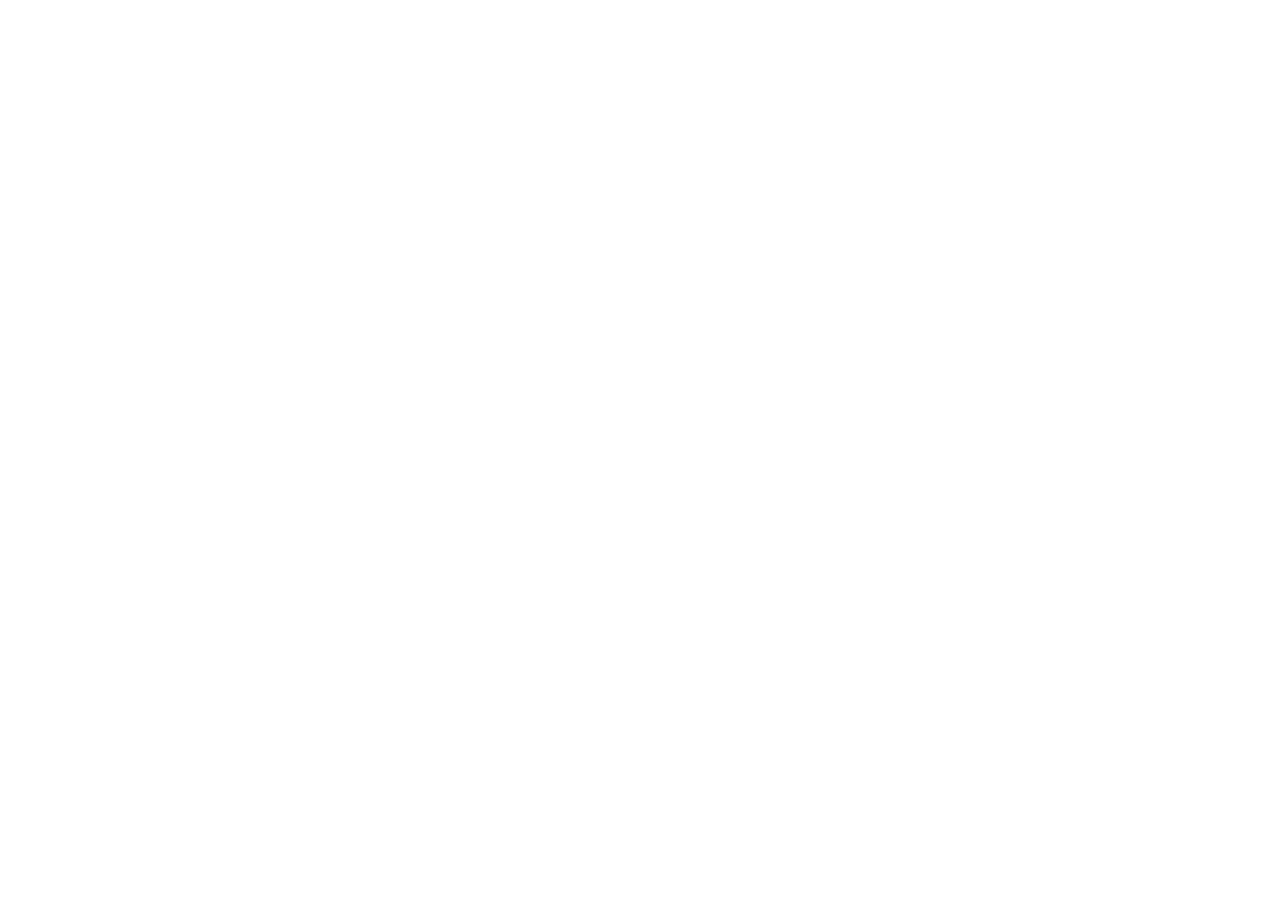
==== frontend-2-practice/index.html @ b78f9b71 "Initial commit" ====
<!DOCTYPE html>
<html lang="ru">
  <head>
    <meta charset="UTF-8" />
    <meta name="viewport" content="width=device-width, initial-scale=1.0" />
    <title>Выбор даты и времени</title>
    <link rel="stylesheet" href="styles.css" />
  </head>
  <body>
    <div class="page">
      <!-- Перенесите вашу верстку. Удалите статичные данные. Подключите скрипт -->
    </div>
  </body>
</html>
---- frontend-2-practice/styles.css ----
/* Стили страницы.
   Скопируйте с предудущей практики. */

* {
  margin: 0;
  padding: 0;
  box-sizing: border-box;
}

body {
  min-height: 100vh;
  font-family: sans-serif;
}
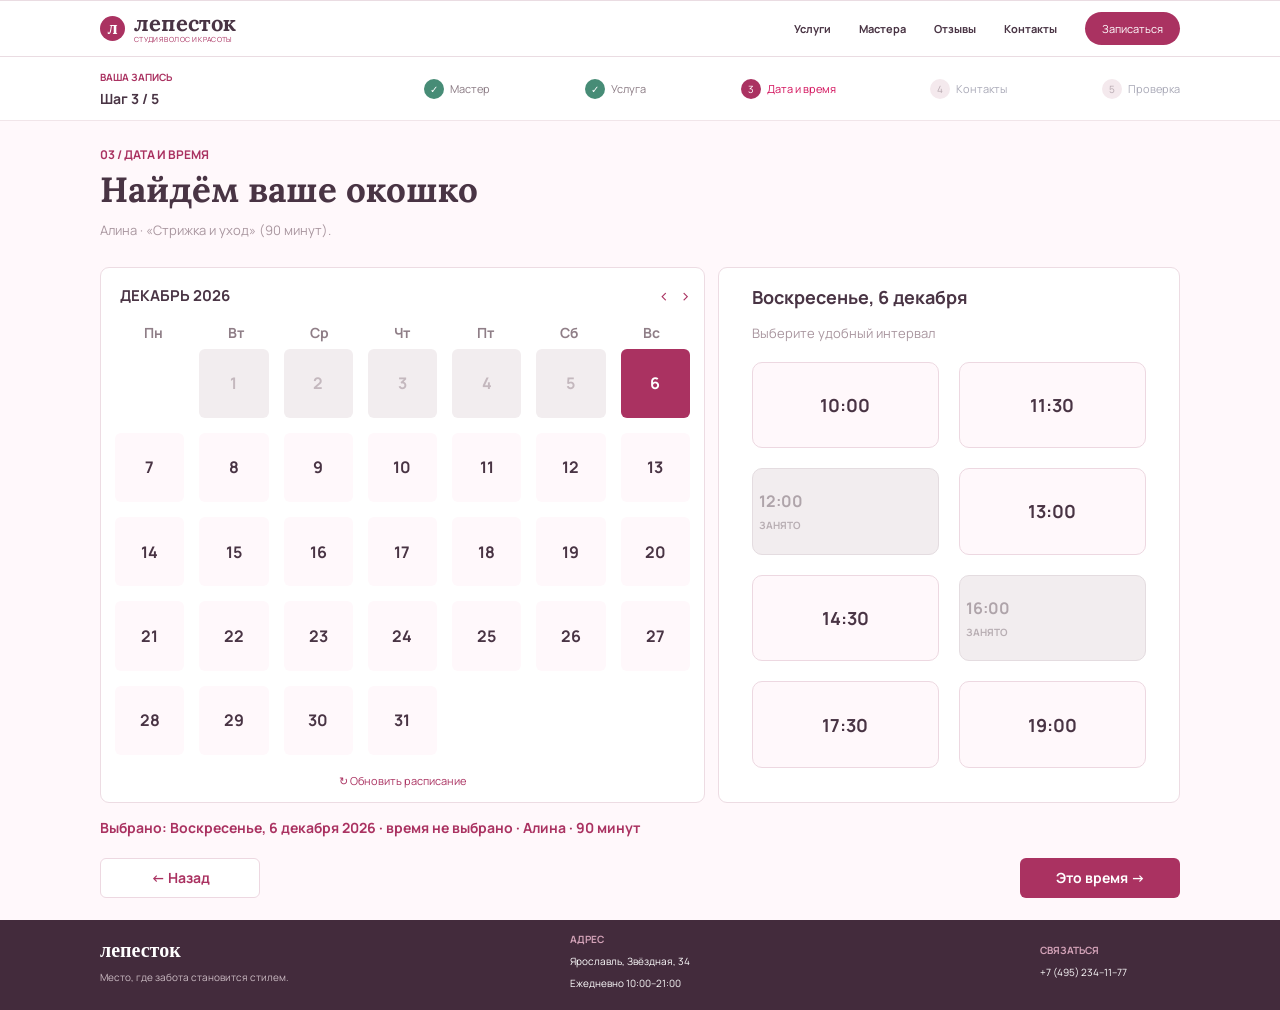
==== commit 49fab229: "Задание 2. JavaScript" ====
--- a/frontend-2-practice/index.html
+++ b/frontend-2-practice/index.html
@@ -1,14 +1,147 @@
 <!DOCTYPE html>
 <html lang="ru">
-  <head>
+<head>
     <meta charset="UTF-8" />
     <meta name="viewport" content="width=device-width, initial-scale=1.0" />
     <title>Выбор даты и времени</title>
+    <link rel="preconnect" href="https://fonts.googleapis.com">
+    <link rel="preconnect" href="https://fonts.gstatic.com" crossorigin>
+    <link href="https://fonts.googleapis.com/css2?family=Lora:wght@400;700&family=Manrope:wght@400;500;600;700&display=swap" rel="stylesheet">
     <link rel="stylesheet" href="styles.css" />
-  </head>
-  <body>
-    <div class="page">
-      <!-- Перенесите вашу верстку. Удалите статичные данные. Подключите скрипт -->
-    </div>
-  </body>
-</html>+</head>
+<body>
+
+<div class="page">
+
+    <header class="header">
+        <div class="header__inner">
+            <a class="logo" href="#">
+                <span class="logo__mark">л</span>
+                <span class="logo__text">
+                    <span class="logo__name">лепесток</span>
+                    <span class="logo__subtitle">СТУДИЯ ВОЛОС И КРАСОТЫ</span>
+                </span>
+            </a>
+
+            <nav class="navigation">
+                <a class="navigation__link" href="#">Услуги</a>
+                <a class="navigation__link" href="#">Мастера</a>
+                <a class="navigation__link" href="#">Отзывы</a>
+                <a class="navigation__link" href="#">Контакты</a>
+                <a class="navigation__button" href="#">Записаться</a>
+            </nav>
+        </div>
+    </header>
+
+    <main class="main">
+
+        <section class="steps">
+            <div class="steps__inner">
+                <div class="steps__title">
+                    <span class="steps__caption">ВАША ЗАПИСЬ</span>
+                    <strong class="steps__counter">Шаг 3 / 5</strong>
+                </div>
+
+                <div class="steps__list">
+                    <div class="step step--done">
+                        <span class="step__circle">✓</span>
+                        <span class="step__text">Мастер</span>
+                    </div>
+                    <div class="step step--done">
+                        <span class="step__circle">✓</span>
+                        <span class="step__text">Услуга</span>
+                    </div>
+                    <div class="step step--active">
+                        <span class="step__circle">3</span>
+                        <span class="step__text">Дата и время</span>
+                    </div>
+                    <div class="step">
+                        <span class="step__circle">4</span>
+                        <span class="step__text">Контакты</span>
+                    </div>
+                    <div class="step">
+                        <span class="step__circle">5</span>
+                        <span class="step__text">Проверка</span>
+                    </div>
+                </div>
+            </div>
+        </section>
+
+        <section class="booking">
+            <div class="booking__inner">
+                <div class="booking__heading">
+                    <span class="booking__eyebrow">03 / ДАТА И ВРЕМЯ</span>
+                    <h1 class="booking__title">Найдём ваше окошко</h1>
+                    <p class="booking__description">Алина · «Стрижка и уход» (90 минут).</p>
+                </div>
+
+                <div class="booking__content">
+
+                    <section class="calendar">
+                        <div class="calendar__header">
+                            <h2 class="calendar__month"></h2>
+                            <div class="calendar__arrows">
+                                <button class="calendar__arrow" type="button" aria-label="Предыдущий месяц">‹</button>
+                                <button class="calendar__arrow" type="button" aria-label="Следующий месяц">›</button>
+                            </div>
+                        </div>
+
+                        <div class="calendar__week">
+                            <span class="calendar__weekday">Пн</span>
+                            <span class="calendar__weekday">Вт</span>
+                            <span class="calendar__weekday">Ср</span>
+                            <span class="calendar__weekday">Чт</span>
+                            <span class="calendar__weekday">Пт</span>
+                            <span class="calendar__weekday">Сб</span>
+                            <span class="calendar__weekday">Вс</span>
+                        </div>
+
+                        <div class="calendar__days"></div>
+
+                        <button class="calendar__refresh" type="button">↻ Обновить расписание</button>
+                    </section>
+
+                    <section class="time">
+                        <h2 class="time__title"></h2>
+                        <p class="time__hint">Выберите удобный интервал</p>
+                        <div class="time__slots"></div>
+                    </section>
+
+                </div>
+
+                <div class="booking__summary"></div>
+
+                <div class="booking__actions">
+                    <button class="back-button" type="button">← Назад</button>
+                    <button class="next-button" type="button">Это время →</button>
+                </div>
+            </div>
+        </section>
+
+    </main>
+
+    <footer class="footer">
+        <div class="footer__inner">
+            <div class="footer__brand">
+                <strong class="footer__logo">лепесток</strong>
+                <span class="footer__tagline">Место, где забота становится стилем.</span>
+            </div>
+
+            <div class="footer__block">
+                <span class="footer__label">АДРЕС</span>
+                <span class="footer__value">Ярославль, Звёздная, 34</span>
+                <span class="footer__value">Ежедневно 10:00–21:00</span>
+            </div>
+
+            <div class="footer__block footer__block--contact">
+                <span class="footer__label">СВЯЗАТЬСЯ</span>
+                <span class="footer__value">+7 (495) 234–11–77</span>
+            </div>
+        </div>
+    </footer>
+
+</div>
+
+<script src="script.js"></script>
+</body>
+</html>
--- a/frontend-2-practice/styles.css
+++ b/frontend-2-practice/styles.css
@@ -1,13 +1,634 @@
 /* Стили страницы.
    Скопируйте с предудущей практики. */
 
+
 * {
-  margin: 0;
-  padding: 0;
-  box-sizing: border-box;
-}
-
+    box-sizing: border-box;
+}
+
+html,
 body {
-  min-height: 100vh;
-  font-family: sans-serif;
-}
+    margin: 0;
+    padding: 0;
+}
+
+body {
+    font-family: "Manrope", Arial, sans-serif;
+    color: #493444;
+    background: #fff8fb;
+}
+
+button,
+a {
+    font: inherit;
+}
+
+button {
+    border: 0;
+}
+
+a {
+    text-decoration: none;
+    color: inherit;
+}
+
+.page {
+    min-height: 100vh;
+    display: flex;
+    flex-direction: column;
+}
+
+/* Шапка */
+
+.header {
+    height: 57px;
+    background: #ffffff;
+    border-top: 1px solid #eadce2;
+    border-bottom: 1px solid #eadce2;
+}
+
+.header__inner {
+    width: min(100% - 72px, 1080px);
+    height: 100%;
+    margin: 0 auto;
+    display: flex;
+    align-items: center;
+    justify-content: space-between;
+}
+
+.logo {
+    display: flex;
+    align-items: center;
+    gap: 9px;
+}
+
+.logo__mark {
+    width: 25px;
+    height: 25px;
+    border-radius: 50%;
+    display: flex;
+    align-items: center;
+    justify-content: center;
+    background: #aa3261;
+    color: #ffffff;
+    font-family: Georgia, serif;
+    font-size: 18px;
+    font-weight: 700;
+}
+
+.logo__text {
+    display: flex;
+    flex-direction: column;
+}
+
+.logo__name {
+    font-family: "Lora", Georgia, serif;
+    font-size: 22px;
+    line-height: 19px;
+    font-weight: 700;
+}
+
+.logo__subtitle {
+    margin-top: 2px;
+    font-size: 7px;
+    letter-spacing: .35px;
+    color: #aa3261;
+}
+
+.navigation {
+    display: flex;
+    align-items: center;
+    gap: 28px;
+}
+
+.navigation__link {
+    font-size: 11px;
+    color: #493444;
+    font-weight: bold;
+}
+
+.navigation__link:hover {
+    color: #aa3261;
+}
+
+.navigation__button {
+    min-width: 77px;
+    padding: 9px 17px;
+    border-radius: 18px;
+    background: #aa3261;
+    color: #ffffff;
+    text-align: center;
+    font-size: 11px;
+}
+
+.navigation__button:hover {
+    background: #8f2750;
+}
+
+/* Шаги */
+
+.steps {
+    background: #ffffff;
+    border-bottom: 1px solid #f1e5e9;
+}
+
+.steps__inner {
+    width: min(100% - 72px, 1080px);
+    min-height: 63px;
+    margin: 0 auto;
+    display: flex;
+    align-items: center;
+    justify-content: space-between;
+}
+
+.steps__title {
+    display: flex;
+    flex-direction: column;
+    gap: 5px;
+    min-width: 92px;
+}
+
+.steps__caption {
+    color: #aa3261;
+    font-size: 10px;
+    font-weight: 700;
+}
+
+.steps__counter {
+    font-size: 14px;
+    font-weight: bold;
+    font-family: "Manrope";
+}
+
+.steps__list {
+    width: 70%;
+    display: flex;
+    align-items: center;
+    justify-content: space-between;
+}
+
+.step__text {
+    font-size: 11px;
+}
+
+.step {
+    display: flex;
+    align-items: center;
+    gap: 6px;
+    color: #a9a9b7;
+    font-size: 8px;
+}
+
+.step__circle {
+    width: 20px;
+    height: 20px;
+    border-radius: 50%;
+    display: flex;
+    align-items: center;
+    justify-content: center;
+    background: #f4e9ed;
+    color: #b7a9b0;
+    font-size: 10px;
+}
+
+.step--done {
+    color: #8b7b84;
+}
+
+.step--done .step__circle {
+    background: #478c76;
+    color: #ffffff;
+    font-size: 10px;
+}
+
+.step--active {
+    color: #d3115c;
+}
+
+.step--active .step__circle {
+    background: #aa3261;
+    color: #ffffff;
+    font-size: 10px;
+}
+
+/* Основной блок */
+
+.main {
+    flex: 1;
+}
+
+.booking {
+    background: #fff8fb;
+}
+
+.booking__inner {
+    width: min(100% - 72px, 1080px);
+    margin: 0 auto;
+    padding: 25px 0 22px;
+}
+
+.booking__heading {
+    margin-bottom: 28px;
+}
+
+.booking__eyebrow {
+    display: block;
+    margin-bottom: 8px;
+    color: #aa3261;
+    font-size: 12px;
+    font-weight: 700;
+}
+
+.booking__title {
+    margin: 0;
+    font-family: "Lora", serif;
+    font-size: 35px;
+    line-height: 1.1;
+    color: #493444;
+}
+
+.booking__description {
+    margin: 11px 0 0;
+    font-size: 13px;
+    color: #a9969f;
+}
+
+.booking__content {
+    display: flex;
+    gap: 13px;
+    align-items: stretch;
+}
+
+/* Календарь */
+
+.calendar,
+.time {
+    background: #ffffff;
+    border: 1px solid #eddce3;
+    border-radius: 9px;
+}
+
+.calendar {
+    width: 56%;
+    min-height: 315px;
+    padding: 17px 14px 13px;
+}
+
+.calendar__header {
+    display: flex;
+    justify-content: space-between;
+    align-items: center;
+    margin-bottom: 17px;
+}
+
+.calendar__month {
+    margin: 0;
+    font-size: 15px;
+    margin-left: 5px;
+    font-family: "Manrope";
+}
+
+.calendar__arrows {
+    display: flex;
+    gap: 11px;
+}
+
+.calendar__arrow {
+    padding: 0;
+    background: transparent;
+    color: #aa3261;
+    cursor: pointer;
+    font-size: 17px;
+    line-height: 1;
+}
+
+.calendar__arrow:hover {
+    transform: scale(1.15);
+}
+
+.calendar__week,
+.calendar__days {
+    display: grid;
+    grid-template-columns: repeat(7, 1fr);
+    gap: 7px;
+}
+
+.calendar__week {
+    margin-bottom: 7px;
+}
+
+.calendar__weekday {
+    text-align: center;
+    color: #8f7e87;
+    font-size: 14px;
+    font-weight: bold;
+}
+
+.calendar__days {
+    grid-auto-rows: 1fr;
+    gap: 15px;
+}
+
+.day,
+.calendar__empty {
+    width: 100%;
+    min-width: 0;
+    aspect-ratio: 1 / 1;
+    border-radius: 6px;
+}
+
+.day {
+    background: #fff8fb;
+    color: #493444;
+    cursor: pointer;
+    font-size: 16px;
+    font-weight: bold;
+}
+
+.day:hover {
+    background: #f1dbe4;
+}
+
+.day:disabled {
+    background: #f2edef;
+    color: #c4b8be;
+    cursor: default;
+    }
+
+.day:disabled:hover {
+    background: #f2edef;
+    }
+
+.day--selected {
+    background: #aa3261;
+    color: #ffffff;
+}
+
+.day--selected:hover {
+    background: #8f2750;
+}
+
+.calendar__refresh {
+    display: block;
+    margin: 17px auto 0;
+    background: transparent;
+    color: #aa3261;
+    font-size: 11px;
+    cursor: pointer;
+}
+
+.calendar__refresh:hover {
+    text-decoration: underline;
+}
+
+/* Время */
+
+.time {
+    flex: 1;
+    min-width: 0;
+    min-height: 0;
+    padding: 17px 33px 34px;
+    display: flex;
+    flex-direction: column;
+}
+
+.time__title {
+    margin: 0;
+    font-size: 18px;
+    font-weight: bold;
+    font-family: "Manrope";
+}
+
+.time__hint {
+    margin: 15px 0 20px;
+    color: #a9969f;
+    font-size: 13px;
+}
+
+.time__slots {
+    display: grid;
+    grid-template-columns: repeat(2, minmax(0, 1fr));
+    grid-template-rows: repeat(4, minmax(0, 1fr));
+    gap: 20px 20px;
+    width: 100%;
+    flex: 1;
+    min-height: 0;
+}
+
+.slot {
+    width: 100%;
+    min-width: 0;
+    height: 100%;
+    box-sizing: border-box;
+    border: 1px solid #edd8e1;
+    border-radius: 10px;
+    background: #fff8fb;
+    color: #493444;
+    cursor: pointer;
+    font-size: 18px;
+    font-weight: bold;
+}
+
+.slot:hover {
+    border-color: #aa3261;
+    box-shadow: 0 2px 8px rgba(87, 43, 65, .08);
+}
+
+.slot--selected {
+    background: #aa3261;
+    border-color: #aa3261;
+    color: #ffffff;
+}
+
+.slot--selected:hover {
+    background: #8f2750;
+}
+
+.slot--busy {
+    background: #f2edef;
+    border-color: #e4dce0;
+    color: #afa4aa;
+    cursor: default;
+    display: flex;
+    flex-direction: column;
+    justify-content: center;
+    gap: 6px;
+    font-size: 16px;
+}
+
+.slot--busy small {
+    font-size: 10px;
+    color: #b8aeb3;
+}
+
+.slot--busy:hover {
+    border-color: #e4dce0;
+    box-shadow: none;
+}
+
+/* Нижняя часть */
+
+.booking__summary {
+    margin-top: 15px;
+    color: #aa3261;
+    font-size: 14px;
+    font-weight: 700;
+}
+
+.booking__actions {
+    margin-top: 21px;
+    display: flex;
+    justify-content: space-between;
+    align-items: center;
+}
+
+.back-button,
+.next-button {
+    width: 160px;
+    height: 40px;
+    border-radius: 6px;
+    cursor: pointer;
+    font-size: 14px;
+    font-weight: bold;
+}
+
+.back-button {
+    border: 1px solid #edd8e1;
+    background: #ffffff;
+    color: #aa3261;
+}
+
+.back-button:hover {
+    background: #fff0f5;
+}
+
+.next-button {
+    background: #aa3261;
+    color: #ffffff;
+}
+
+.next-button:hover {
+    background: #8f2750;
+}
+
+/* Подвал */
+
+.footer {
+    min-height: 90px;
+    background: #432b3c;
+    color: #ffffff;
+}
+
+.footer__inner {
+    width: min(100% - 72px, 1080px);
+    min-height: 83px;
+    margin: 0 auto;
+    display: flex;
+    align-items: center;
+    justify-content: space-between;
+}
+
+.footer__brand {
+    display: flex;
+    flex-direction: column;
+    gap: 8px;
+}
+
+.footer__logo {
+    font-family: Georgia, serif;
+    font-size: 20px;
+    font-weight: 700;
+}
+
+.footer__tagline {
+    color: #cbbbc3;
+    font-size: 10px;
+}
+
+.footer__block {
+    display: flex;
+    flex-direction: column;
+    gap: 8px;
+    min-width: 190px;
+}
+
+.footer__label {
+    color: #d2a2b7;
+    font-size: 10px;
+    font-weight: 700;
+}
+
+.footer__value {
+    color: #ffffff;
+    font-size: 10px;
+}
+
+.footer__block--contact {
+    min-width: 140px;
+}
+
+/* Адаптив */
+
+@media (max-width: 760px) {
+    .header__inner,
+    .steps__inner,
+    .booking__inner,
+    .footer__inner {
+        width: min(100% - 30px, 1080px);
+    }
+
+    .navigation {
+        gap: 12px;
+    }
+
+    .navigation__link {
+        display: none;
+    }
+
+    .steps__list {
+        width: auto;
+        gap: 10px;
+    }
+
+    .step__text {
+        display: none;
+    }
+
+    .booking__content {
+        flex-direction: column;
+    }
+
+    .calendar {
+        width: 100%;
+    }
+
+    .footer__inner {
+        padding: 18px 0;
+        gap: 20px;
+        flex-wrap: wrap;
+    }
+}
+
+@media (max-width: 430px) {
+    .steps__inner {
+        min-height: 55px;
+    }
+
+    .step__circle {
+        width: 16px;
+        height: 16px;
+    }
+
+    .booking__title {
+        font-size: 23px;
+    }
+
+    .booking__content {
+        gap: 10px;
+    }
+
+    .footer__block {
+        min-width: 130px;
+    }
+
+}
